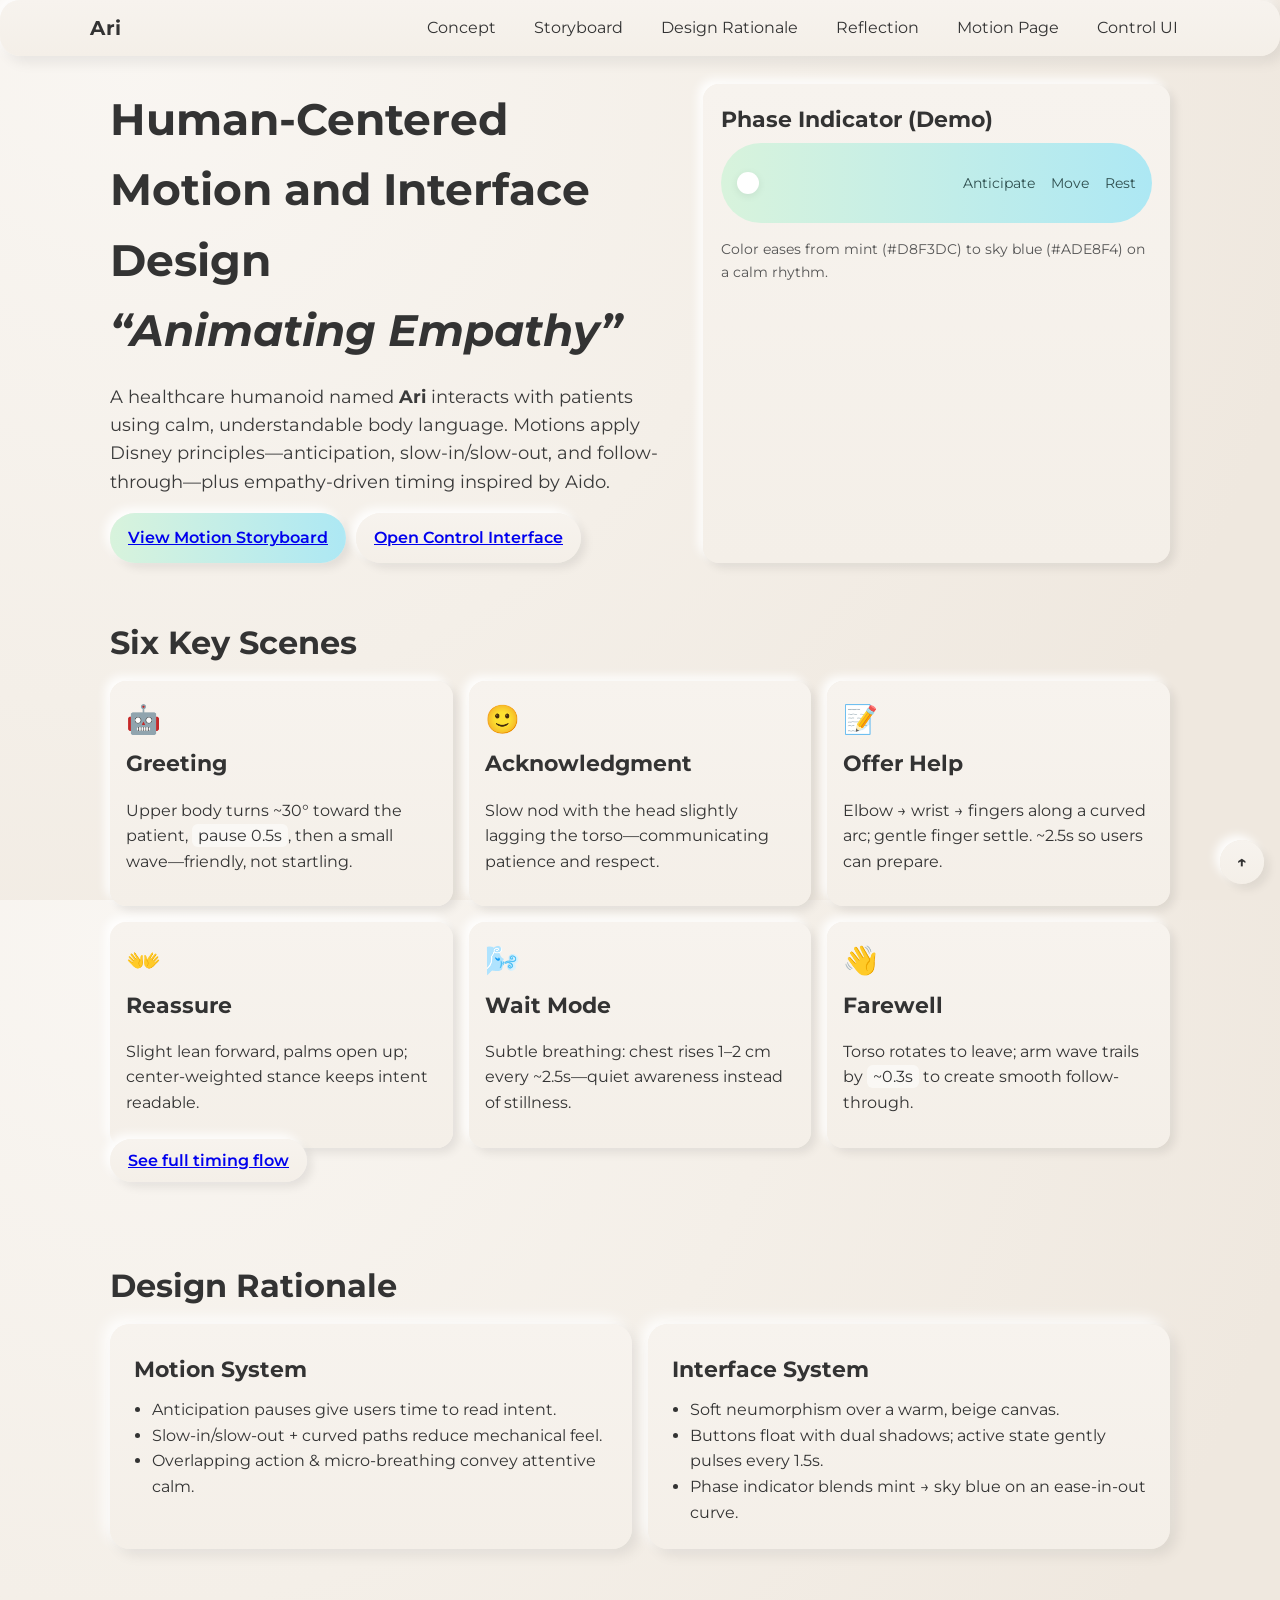
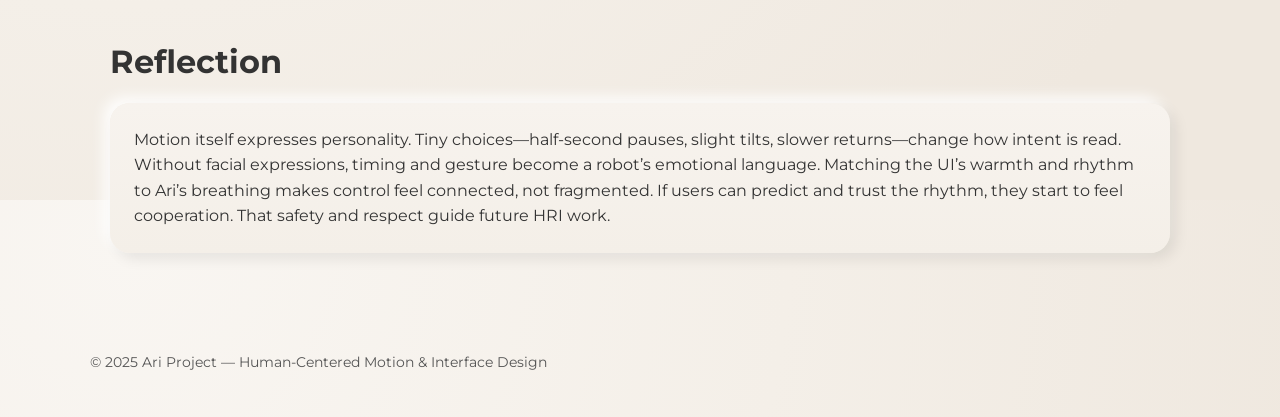
==== index.html @ 21f46c93 "add files" ====
<!doctype html>
<html lang="en" id="top">
<head>
  <meta charset="utf-8" />
  <meta name="viewport" content="width=device-width, initial-scale=1" />
  <title>Ari — Human-Centered Motion & Interface</title>
  <link rel="preconnect" href="https://fonts.gstatic.com" crossorigin>
  <link href="https://fonts.googleapis.com/css2?family=Montserrat:wght@400;600;700&family=Josefin+Sans:wght@400;600&display=swap" rel="stylesheet">
  <link rel="stylesheet" href="styles.css" />
</head>
<body>
  <!-- Sticky Neumorphic Header -->
  <header class="site-header neu-surface sticky">
    <nav class="nav container">
      <a class="brand" href="index.html" aria-label="Ari Home">Ari</a>

      <!-- Mobile menu (CSS checkbox hack, no JS) -->
      <input id="navToggle" type="checkbox" class="nav-toggle" aria-label="Open menu">
      <label class="hamburger" for="navToggle" aria-hidden="true"><span></span></label>

      <ul class="nav-links">
        <li><a href="#concept">Concept</a></li>
        <li><a href="#scenes">Storyboard</a></li>
        <li><a href="#rationale">Design Rationale</a></li>
        <li><a href="#reflection">Reflection</a></li>
        <li><a href="storyboard.html">Motion Page</a></li>
        <li><a href="control.html">Control UI</a></li>
      </ul>
    </nav>
  </header>

  <main class="container">
    <!-- Hero -->
    <section class="hero" id="concept">
      <div class="hero-text">
        <h1>Human-Centered Motion and Interface Design<br><span class="accent">“Animating Empathy”</span></h1>
        <p class="lead">
          A healthcare humanoid named <strong>Ari</strong> interacts with patients using calm, understandable body language. Motions apply
          Disney principles—anticipation, slow-in/slow-out, and follow-through—plus empathy-driven timing inspired by Aido.
        </p>
        <div class="cta-row">
          <a class="btn btn-primary" href="storyboard.html">View Motion Storyboard</a>
          <a class="btn btn-ghost" href="control.html">Open Control Interface</a>
        </div>
      </div>

      <!-- Demo phase indicator -->
      <div class="hero-card neu-elev">
        <h3 class="hero-card-title">Phase Indicator (Demo)</h3>
        <div class="phase-indicator">
          <div class="dot" aria-hidden="true"></div>
          <div class="labels" aria-hidden="true">
            <span>Anticipate</span><span>Move</span><span>Rest</span>
          </div>
        </div>
        <p class="muted small">Color eases from mint (#D8F3DC) to sky blue (#ADE8F4) on a calm rhythm.</p>
      </div>
    </section>

    <!-- Six scenes preview (cards with icons) -->
    <section class="section" id="scenes" aria-labelledby="scenes-title">
      <h2 id="scenes-title">Six Key Scenes</h2>
      <div class="card-grid">
        <article class="scene-card neu-elev">
          <div class="thumb" aria-hidden="true">🤖</div>
          <h3>Greeting</h3>
          <p>Upper body turns ~30° toward the patient, <span class="note">pause 0.5s</span>, then a small wave—friendly, not startling.</p>
        </article>
        <article class="scene-card neu-elev">
          <div class="thumb" aria-hidden="true">🙂</div>
          <h3>Acknowledgment</h3>
          <p>Slow nod with the head slightly lagging the torso—communicating patience and respect.</p>
        </article>
        <article class="scene-card neu-elev">
          <div class="thumb" aria-hidden="true">📝</div>
          <h3>Offer Help</h3>
          <p>Elbow → wrist → fingers along a curved arc; gentle finger settle. ~2.5s so users can prepare.</p>
        </article>
        <article class="scene-card neu-elev">
          <div class="thumb" aria-hidden="true">👐</div>
          <h3>Reassure</h3>
          <p>Slight lean forward, palms open up; center-weighted stance keeps intent readable.</p>
        </article>
        <article class="scene-card neu-elev">
          <div class="thumb" aria-hidden="true">🌬️</div>
          <h3>Wait Mode</h3>
          <p>Subtle breathing: chest rises 1–2 cm every ~2.5s—quiet awareness instead of stillness.</p>
        </article>
        <article class="scene-card neu-elev">
          <div class="thumb" aria-hidden="true">👋</div>
          <h3>Farewell</h3>
          <p>Torso rotates to leave; arm wave trails by <span class="note">~0.3s</span> to create smooth follow-through.</p>
        </article>
      </div>
      <div class="more-row">
        <a class="btn btn-ghost" href="storyboard.html#flow">See full timing flow</a>
      </div>
    </section>

    <!-- Design Rationale -->
    <section class="section" id="rationale">
      <h2>Design Rationale</h2>
      <div class="split">
        <div class="neu-surface pad">
          <h3>Motion System</h3>
          <ul class="bullets">
            <li>Anticipation pauses give users time to read intent.</li>
            <li>Slow-in/slow-out + curved paths reduce mechanical feel.</li>
            <li>Overlapping action & micro-breathing convey attentive calm.</li>
          </ul>
        </div>
        <div class="neu-surface pad">
          <h3>Interface System</h3>
          <ul class="bullets">
            <li>Soft neumorphism over a warm, beige canvas.</li>
            <li>Buttons float with dual shadows; active state gently pulses every 1.5s.</li>
            <li>Phase indicator blends mint → sky blue on an ease-in-out curve.</li>
          </ul>
        </div>
      </div>
    </section>

    <!-- Reflection -->
    <section class="section" id="reflection">
      <h2>Reflection</h2>
      <p class="copy neu-surface pad">
        Motion itself expresses personality. Tiny choices—half-second pauses, slight tilts, slower returns—change how intent is read.
        Without facial expressions, timing and gesture become a robot’s emotional language. Matching the UI’s warmth and rhythm to
        Ari’s breathing makes control feel connected, not fragmented. If users can predict and trust the rhythm, they start to feel
        cooperation. That safety and respect guide future HRI work.
      </p>
    </section>
  </main>

  <!-- Back to top -->
  <a href="#top" class="to-top" aria-label="Back to top">↑</a>

  <footer class="site-footer container">
    <p class="small muted">© 2025 Ari Project — Human-Centered Motion & Interface Design</p>
  </footer>
</body>
</html>
---- styles.css ----
/* =========================
   Ari — Global Design Tokens
   ========================= */
   :root{
    /* Warm neutral canvas inspired by your screenshot */
    --bg: #F4EFE8;
    --bg-2: #F7F3EE;
    --text: #333333;
    --muted: #555555;
  
    /* Mint → Sky accent ramp */
    --mint: #D8F3DC;
    --sky:  #ADE8F4;
  
    /* Neumorphic shadows */
    --shadow-light: rgba(255,255,255,0.9);
    --shadow-dark:  rgba(0,0,0,0.08);
  
    /* Radii & spacing */
    --radius-xl: 20px;
    --radius-lg: 16px;
    --radius: 12px;
    --gap: 16px;
    --pad: 24px;
  
    /* Typo scale */
    --h1: clamp(28px, 4vw, 44px);
    --h2: clamp(22px, 3vw, 32px);
    --h3: clamp(18px, 2.2vw, 22px);
  
    /* Timing */
    --easing: cubic-bezier(.4,.0,.2,1);
    --ease-io: cubic-bezier(.45,0,.55,1);
    --pulse: 1.5s var(--ease-io) infinite;
  }
  
  /* Reset-ish */
  *{box-sizing:border-box}
  html,body{height:100%}
  body{
    margin:0;
    font-family: Montserrat, system-ui, -apple-system, "Segoe UI", Roboto, "Helvetica Neue", Arial, "Noto Sans", "Apple Color Emoji", "Segoe UI Emoji", "Segoe UI Symbol";
    color:var(--text);
    background: radial-gradient(1200px 1200px at 10% 5%, #f9f6f2 0%, var(--bg) 55%, #efe8df 100%);
    line-height:1.6;
  }
  
  /* Utilities */
  .container{max-width:1100px;margin:0 auto;padding:0 20px}
  .small{font-size:.9rem}
  .muted{color:var(--muted)}
  .pad{padding:var(--pad)}
  .lead{font-size:1.1rem;color:#3a3a3a}
  
  /* Neumorphism surfaces */
  .neu-surface{
    background: linear-gradient(180deg, var(--bg-2), var(--bg));
    border-radius: var(--radius-xl);
    box-shadow:
      6px 6px 14px var(--shadow-dark),
      -6px -6px 14px var(--shadow-light);
  }
  .neu-elev{
    background: linear-gradient(180deg, var(--bg-2), var(--bg));
    border-radius: var(--radius-lg);
    box-shadow:
      5px 5px 10px var(--shadow-dark),
      -5px -5px 10px var(--shadow-light);
  }
  
  /* Header / Nav */
  .site-header.sticky{
    position:sticky; top:0; z-index:10;
    backdrop-filter: blur(6px);
  }
  .nav{
    display:flex; align-items:center; justify-content:space-between;
    padding:12px 0;
  }
  .brand{
    font-weight:700; text-decoration:none; color:var(--text);
    letter-spacing:.5px; font-size:1.25rem;
  }
  .nav-links{display:flex; gap:14px; list-style:none; margin:0; padding:0}
  .nav-links a{
    text-decoration:none; color:var(--text);
    padding:8px 12px; border-radius:999px;
    transition:transform .2s var(--easing), background .2s;
  }
  .nav-links a:hover{background:#ffffff80; transform:translateY(-1px)}
  .nav-links a.active{background:#fff; box-shadow: inset 2px 2px 6px var(--shadow-dark), inset -2px -2px 6px var(--shadow-light);}
  
  /* Mobile nav (hamburger) */
  .nav-toggle{display:none}
  .hamburger{display:none; width:40px; height:40px; border-radius:12px; align-items:center; justify-content:center; cursor:pointer}
  .hamburger span,
  .hamburger span::before,
  .hamburger span::after{
    display:block; width:20px; height:2px; background:#444; border-radius:2px; position:relative; transition:.25s var(--easing)
  }
  .hamburger span::before,.hamburger span::after{content:""; position:absolute; left:0}
  .hamburger span::before{top:-6px}.hamburger span::after{top:6px}
  
  @media (max-width: 820px){
    .hamburger{display:flex}
    .nav-links{position:absolute; right:16px; top:64px; flex-direction:column; background:var(--bg); padding:12px; border-radius:14px; display:none; box-shadow: 8px 8px 18px var(--shadow-dark), -8px -8px 18px var(--shadow-light);}
    .nav-toggle:checked ~ .hamburger span{background:transparent}
    .nav-toggle:checked ~ .hamburger span::before{transform:translateY(6px) rotate(45deg)}
    .nav-toggle:checked ~ .hamburger span::after{transform:translateY(-6px) rotate(-45deg)}
    .nav-toggle:checked ~ .nav-links{display:flex}
  }
  
  /* Hero */
  .hero{
    display:grid; grid-template-columns: 1.2fr 1fr; gap: clamp(16px, 3vw, 32px);
    align-items:stretch; padding: clamp(18px, 3vw, 28px) 0 8px;
  }
  .hero-text h1{font-size:var(--h1); margin:0 0 8px}
  .accent{font-style:italic}
  .cta-row{display:flex; gap:10px; margin-top:12px}
  .hero-card{padding:18px}
  
  /* Buttons */
  .btn{
    appearance:none; border:0; border-radius: 999px;
    padding:12px 18px; font-weight:600; cursor:pointer;
    transition: transform .2s var(--easing), box-shadow .25s var(--easing), background .25s var(--easing);
    position:relative;
    box-shadow: -5px -5px 10px var(--shadow-light), 5px 5px 10px var(--shadow-dark);
  }
  .btn:hover{transform: translateY(-2px)}
  .btn:active{transform: translateY(0); box-shadow: inset 4px 4px 8px var(--shadow-dark), inset -4px -4px 8px var(--shadow-light);}
  .btn-primary{
    background: linear-gradient(90deg, var(--mint), var(--sky));
  }
  .btn-ghost{
    background: linear-gradient(180deg, var(--bg-2), var(--bg));
  }
  .btn-pulse{
    animation: pulse var(--pulse);
  }
  @keyframes pulse{
    0%,100%{box-shadow: -5px -5px 10px var(--shadow-light), 5px 5px 10px var(--shadow-dark)}
    50%{box-shadow: -7px -7px 16px var(--shadow-light), 7px 7px 16px var(--shadow-dark)}
  }
  
  /* Cards & grids */
  .section{padding: clamp(16px, 5vw, 40px) 0}
  .card-grid{
    display:grid; gap:16px;
    grid-template-columns: repeat(3, 1fr);
  }
  .scene-card{padding:16px}
  .scene-card .thumb{font-size:28px}
  .note{background:#fff8; padding:2px 6px; border-radius:6px}
  
  /* Split panels */
  .split{display:grid; grid-template-columns:1fr 1fr; gap:16px}
  .bullets{margin:10px 0 0 0; padding-left:18px}
  
  /* Paragraph blocks */
  .copy{border-radius:var(--radius-xl)}
  
  /* Phase indicator */
  .phase-indicator{
    height: 80px; border-radius: 999px; display:flex; align-items:center; justify-content:flex-start;
    background: linear-gradient(90deg, var(--mint), var(--sky));
    position:relative; overflow:hidden; padding:10px 16px; gap:10px;
  }
  .phase-indicator.small{height:46px; padding:6px 10px}
  .phase-indicator .dot{
    width: 22px; height:22px; border-radius:50%;
    background: #fff; box-shadow: 0 2px 8px rgba(0,0,0,.08);
    animation: travel 2.5s var(--ease-io) infinite;
  }
  .phase-indicator .labels{display:flex; gap:16px; margin-left:auto; font-size:.9rem; color:#2f4f4f}
  @keyframes travel{
    0%   {transform: translateX(0)}
    40%  {transform: translateX(35%)}
    60%  {transform: translateX(55%)}
    100% {transform: translateX(0)}
  }
  
  /* Storyboard specifics */
  .story-grid{
    display:grid; grid-template-columns: repeat(3, 1fr); gap:16px; padding-bottom:12px;
  }
  .story-card{padding:16px}
  
  /* Flow list */
  .flow{counter-reset:item; list-style:none; padding-left:0}
  .flow li{counter-increment:item; margin:8px 0; padding:10px 14px; border-radius:12px; background:linear-gradient(180deg, var(--bg-2), var(--bg)); box-shadow: inset 3px 3px 8px var(--shadow-dark), inset -3px -3px 8px var(--shadow-light)}
  .flow li::before{content: counter(item) "."; font-weight:700; margin-right:8px}
  
  /* Tablet control UI */
  .control-wrap{display:grid; place-items:center; min-height: calc(100vh - 180px)}
  .tablet{
    width:min(560px, 100%); padding:18px; border-radius:28px;
    box-shadow:
      12px 12px 24px var(--shadow-dark),
      -12px -12px 24px var(--shadow-light);
  }
  .tablet-header{position:relative; padding:6px 6px 0 6px}
  .tablet-header h1{font-size: clamp(24px, 3.2vw, 35px); margin: 8px 8px 0 8px}
  .sub{font-family:"Josefin Sans", sans-serif; color:var(--muted); margin:4px 8px 8px}
  .pill{
    position:absolute; right:14px; top:10px; width:28px; height:28px; border-radius:50%;
    background:#fff; box-shadow: inset 2px 2px 6px var(--shadow-dark), inset -2px -2px 6px var(--shadow-light);
  }
  .block{padding:10px}
  .block-title{font-size:var(--h3); margin:6px 0 8px}
  .btn-row{display:grid; grid-template-columns:1fr 1fr; gap:10px; margin:10px 0}
  .indicator-line{display:flex; align-items:center; gap:12px; padding:10px 12px; border-radius:16px}
  .status{
    font-family:"Josefin Sans", sans-serif; color:#555555; font-size:18px; text-align:center; margin:12px 0 6px;
  }
  
  /* Toggles */
  .toggle{
    display:grid; grid-template-columns: auto 1fr; align-items:center;
    gap:12px; padding:12px; margin:8px 0; border-radius:16px;
  }
  .toggle input{display:none}
  .toggle .track{
    width:56px; height:30px; border-radius:999px; position:relative;
    background: linear-gradient(180deg, var(--bg-2), var(--bg));
    box-shadow: inset 4px 4px 10px var(--shadow-dark), inset -4px -4px 10px var(--shadow-light);
    transition: all .4s var(--easing);
    display:inline-block;
  }
  .toggle .knob{
    position:absolute; top:4px; left:4px;
    width:22px; height:22px; border-radius:50%; background:#fff;
    box-shadow: 2px 2px 6px rgba(0,0,0,.08);
    transition: transform .4s var(--easing), background .4s var(--easing);
  }
  .toggle input:checked + .track{
    background: linear-gradient(90deg, var(--mint), var(--sky));
    box-shadow: inset 2px 2px 6px rgba(0,0,0,.06), inset -2px -2px 6px rgba(255,255,255,.8);
  }
  .toggle input:checked + .track .knob{transform: translateX(26px)}
  .toggle .label{font-weight:600}
  
  /* Footer & back-to-top */
  .site-footer{padding: 28px 0}
  .to-top{
    position:fixed; right:16px; bottom:16px; width:44px; height:44px; border-radius:50%;
    display:grid; place-items:center; text-decoration:none; color:#333; font-weight:700;
    background: linear-gradient(180deg, var(--bg-2), var(--bg));
    box-shadow: -5px -5px 10px var(--shadow-light), 5px 5px 10px var(--shadow-dark);
    transition: transform .2s var(--easing);
  }
  .to-top:hover{transform: translateY(-2px)}
  
  /* Typography */
  h1,h2,h3{margin:.2em 0 .4em}
  h1{font-size:var(--h1)} h2{font-size:var(--h2)} h3{font-size:var(--h3)}
  .hero-card-title{margin:0 0 6px}
  
  /* Responsive layout tweaks */
  @media (max-width: 960px){
    .hero{grid-template-columns: 1fr}
    .card-grid{grid-template-columns: repeat(2, 1fr)}
    .story-grid{grid-template-columns: repeat(2, 1fr)}
    .split{grid-template-columns:1fr}
  }
  @media (max-width: 560px){
    .card-grid, .story-grid{grid-template-columns: 1fr}
    .btn-row{grid-template-columns:1fr}
  }
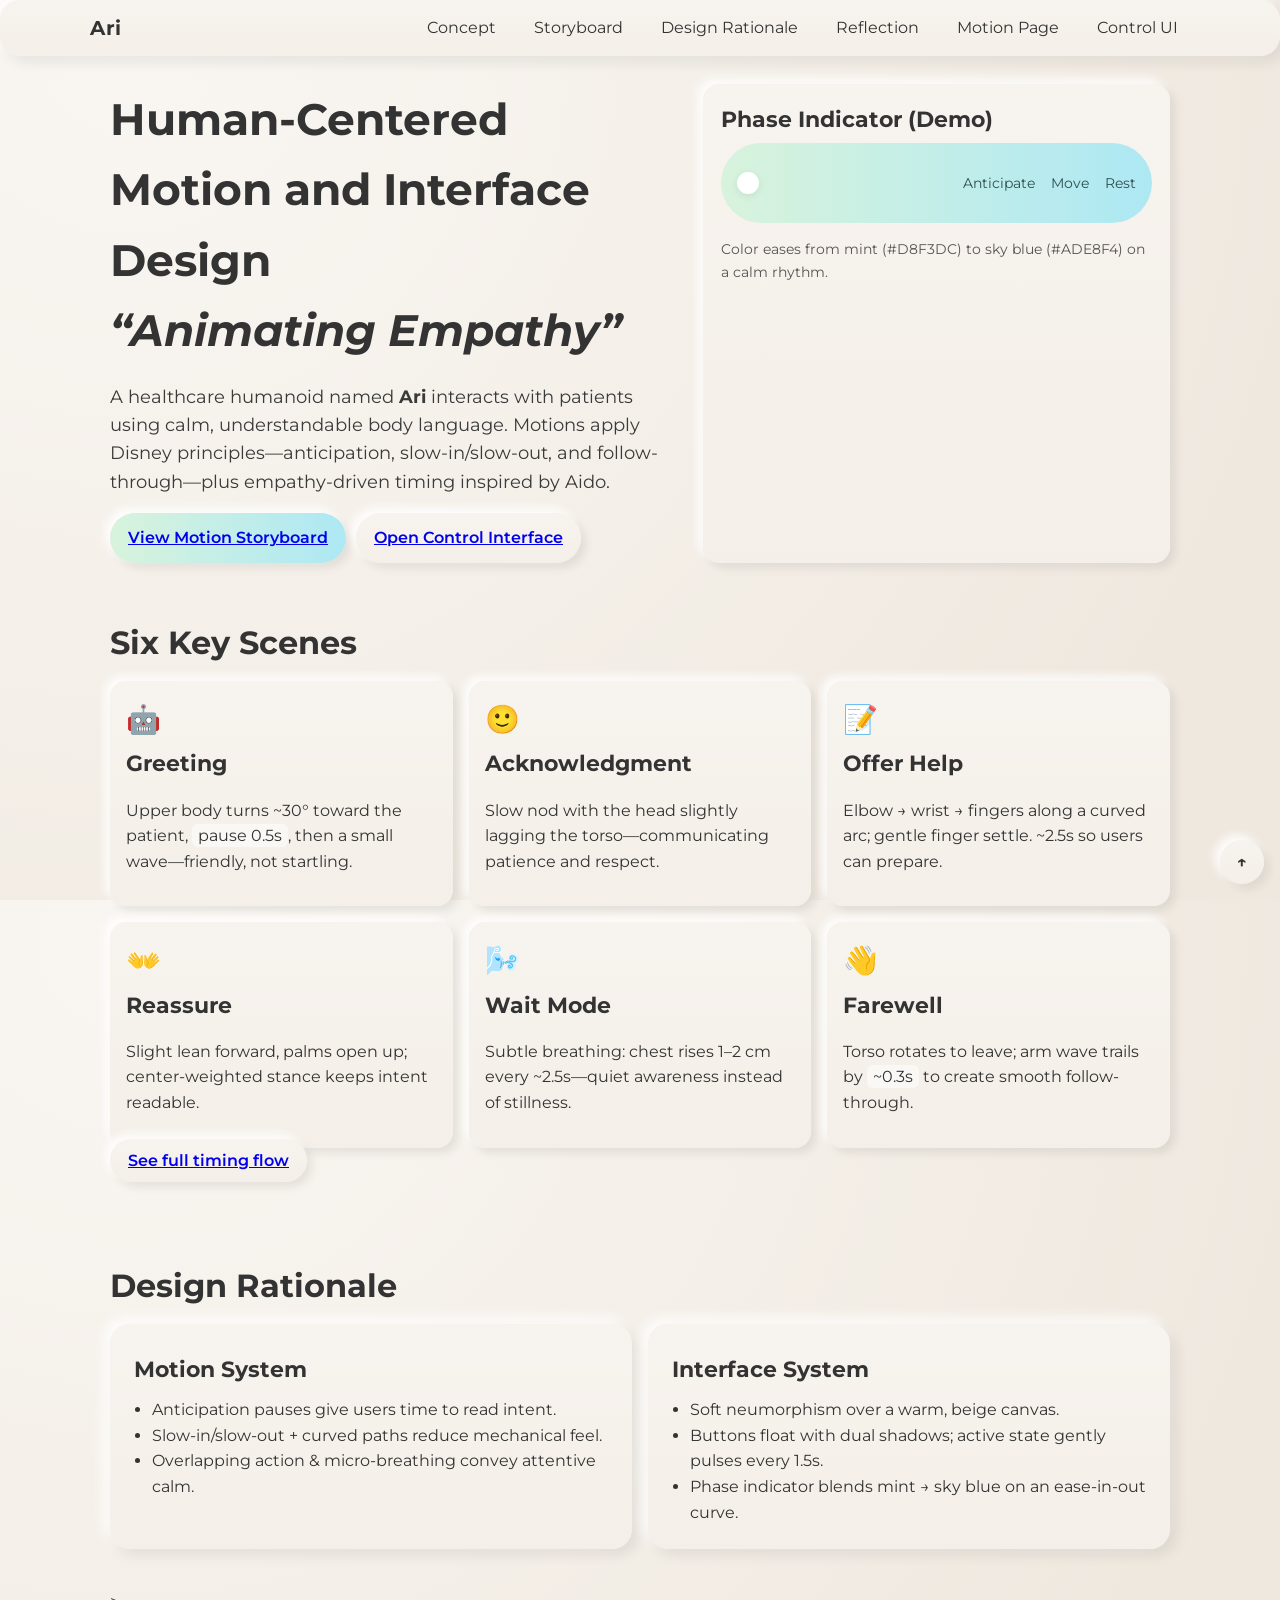
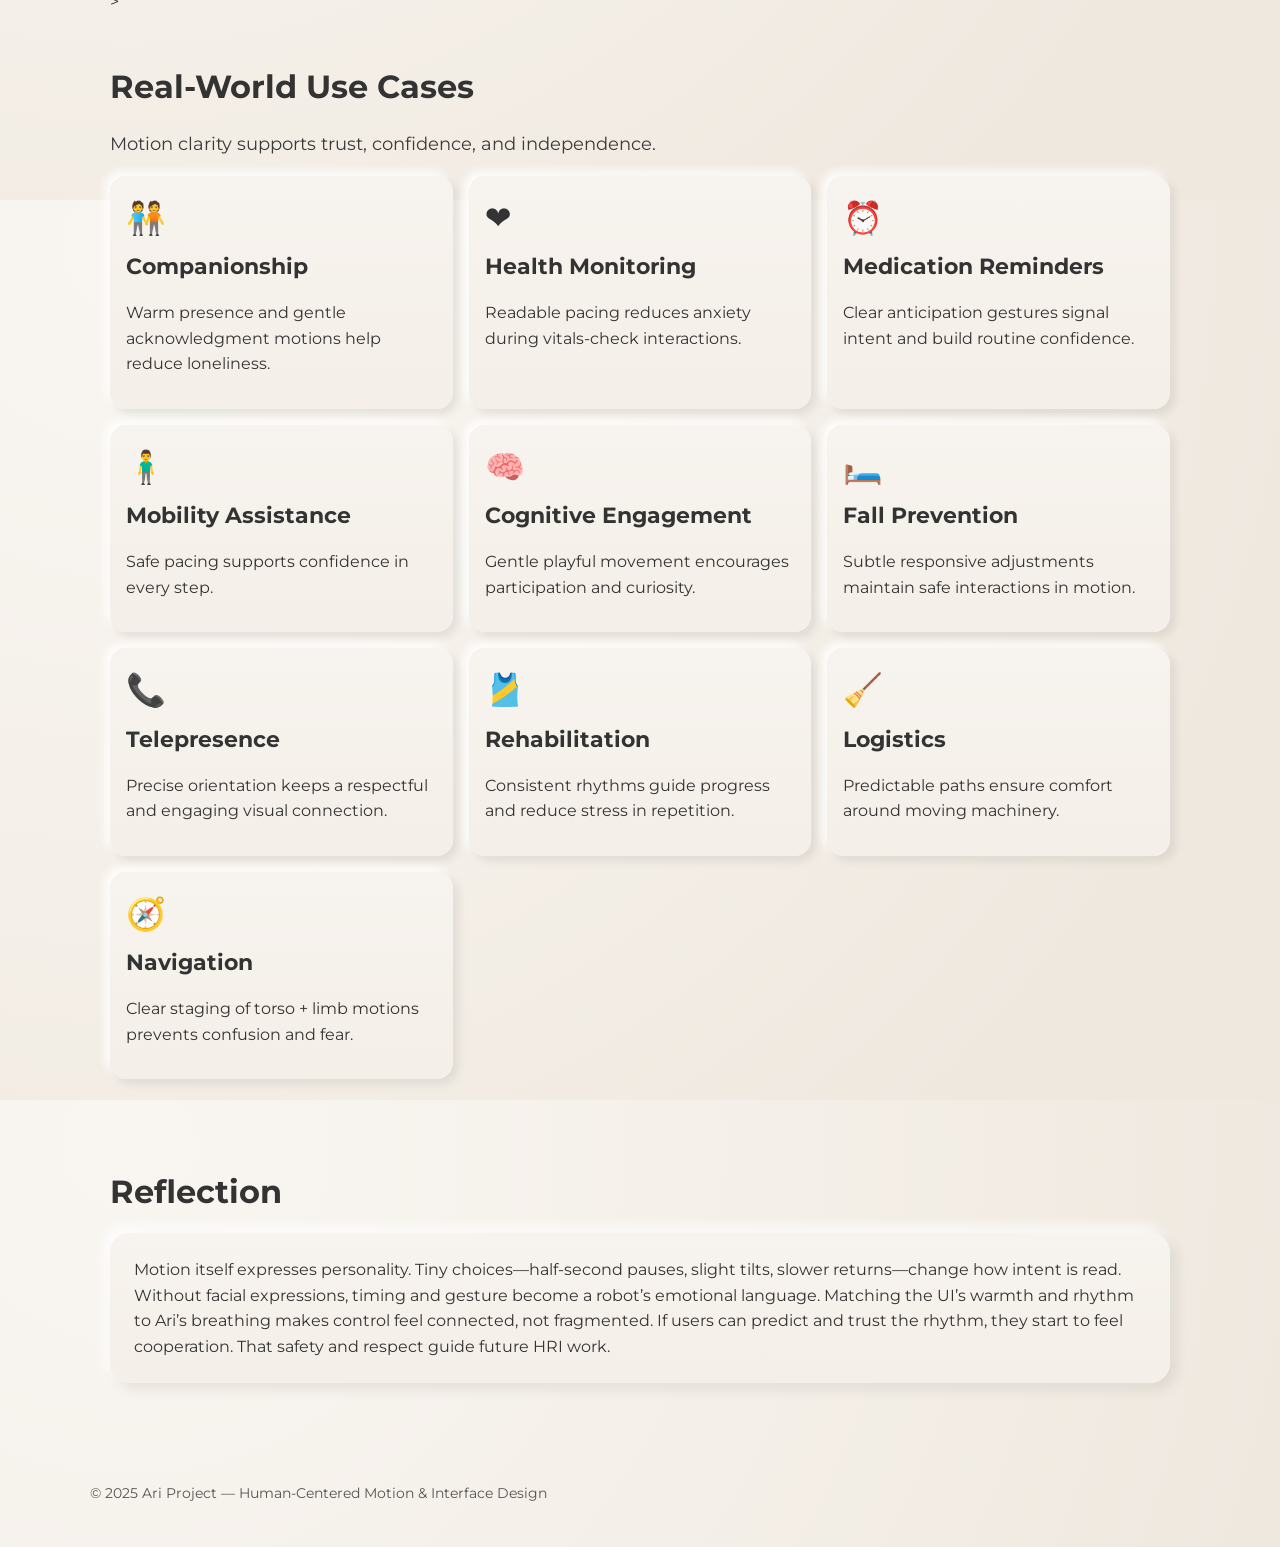
==== commit 2558275f: "11.28 newadded" ====
--- a/index.html
+++ b/index.html
@@ -99,6 +99,7 @@
 
     <!-- Design Rationale -->
     <section class="section" id="rationale">
+
       <h2>Design Rationale</h2>
       <div class="split">
         <div class="neu-surface pad">
@@ -120,6 +121,76 @@
       </div>
     </section>
 
+
+    <!--11.28 new added:-->>
+    <!-- Use Cases -->
+<section class="section" id="usecases">
+  <h2>Real-World Use Cases</h2>
+  <p class="lead muted">Motion clarity supports trust, confidence, and independence.</p>
+
+  <div class="card-grid usecase-grid">
+    <article class="scene-card neu-elev">
+      <div class="thumb">🧑‍🤝‍🧑</div>
+      <h3>Companionship</h3>
+      <p>Warm presence and gentle acknowledgment motions help reduce loneliness.</p>
+    </article>
+
+    <article class="scene-card neu-elev">
+      <div class="thumb">❤️</div>
+      <h3>Health Monitoring</h3>
+      <p>Readable pacing reduces anxiety during vitals-check interactions.</p>
+    </article>
+
+    <article class="scene-card neu-elev">
+      <div class="thumb">⏰</div>
+      <h3>Medication Reminders</h3>
+      <p>Clear anticipation gestures signal intent and build routine confidence.</p>
+    </article>
+
+    <article class="scene-card neu-elev">
+      <div class="thumb">🧍‍♂️</div>
+      <h3>Mobility Assistance</h3>
+      <p>Safe pacing supports confidence in every step.</p>
+    </article>
+
+    <article class="scene-card neu-elev">
+      <div class="thumb">🧠</div>
+      <h3>Cognitive Engagement</h3>
+      <p>Gentle playful movement encourages participation and curiosity.</p>
+    </article>
+
+    <article class="scene-card neu-elev">
+      <div class="thumb">🛏️</div>
+      <h3>Fall Prevention</h3>
+      <p>Subtle responsive adjustments maintain safe interactions in motion.</p>
+    </article>
+
+    <article class="scene-card neu-elev">
+      <div class="thumb">📞</div>
+      <h3>Telepresence</h3>
+      <p>Precise orientation keeps a respectful and engaging visual connection.</p>
+    </article>
+
+    <article class="scene-card neu-elev">
+      <div class="thumb">🎽</div>
+      <h3>Rehabilitation</h3>
+      <p>Consistent rhythms guide progress and reduce stress in repetition.</p>
+    </article>
+
+    <article class="scene-card neu-elev">
+      <div class="thumb">🧹</div>
+      <h3>Logistics</h3>
+      <p>Predictable paths ensure comfort around moving machinery.</p>
+    </article>
+
+    <article class="scene-card neu-elev">
+      <div class="thumb">🧭</div>
+      <h3>Navigation</h3>
+      <p>Clear staging of torso + limb motions prevents confusion and fear.</p>
+    </article>
+  </div>
+</section>
+
     <!-- Reflection -->
     <section class="section" id="reflection">
       <h2>Reflection</h2>
--- a/styles.css
+++ b/styles.css
@@ -268,4 +268,144 @@
     .card-grid, .story-grid{grid-template-columns: 1fr}
     .btn-row{grid-template-columns:1fr}
   }
-  +  
+
+
+
+
+
+
+
+
+
+
+
+
+/* =====================================================
+   Control UI — Mode-driven Motion + Empathy Feedback
+   ===================================================== */
+
+/* Control mode buttons with explanation text */
+.control-modes {
+  padding-top: 4px;
+}
+.mode-input {
+  display: none;
+}
+.primary-actions {
+  padding: 10px;
+}
+.mode-btn {
+  width: 100%;
+  text-align: left;
+  display: flex;
+  flex-direction: column;
+  align-items: flex-start;
+  gap: 2px;
+}
+.btn-title {
+  font-size: 0.98rem;
+}
+.btn-sub {
+  font-size: 0.85rem;
+  font-weight: 500;
+  opacity: 0.85;
+}
+.mode-note {
+  font-size: 0.85rem;
+  color: var(--muted);
+  margin: 4px 12px 0;
+}
+
+/* Motion feedback panel improvements */
+.motion-panel .indicator-line {
+  align-items: center;
+}
+.phase-caption {
+  font-size: 0.86rem;
+}
+
+/* Base animation for breathing motion feedback */
+.phase-indicator .dot {
+  width: 22px;
+  height: 22px;
+  border-radius: 50%;
+  background: #fff;
+  box-shadow: 0 2px 8px rgba(0,0,0,.08);
+  animation-name: travel;
+  animation-timing-function: var(--ease-io);
+  animation-iteration-count: infinite;
+  animation-duration: 2.5s; /* Idle baseline */
+}
+
+/* Idle / default */
+.tablet .phase-indicator.small {
+  background: linear-gradient(90deg, var(--mint), var(--sky));
+}
+
+/* Mode-based visual states (medium contrast — Option B) */
+.tablet.mode-start .phase-indicator.small {
+  background: linear-gradient(90deg, #D8F3DC, #BDEFFB);
+}
+.tablet.mode-pause .phase-indicator.small {
+  background: linear-gradient(90deg, #E9F7EC, #CFEFF6);
+}
+.tablet.mode-follow .phase-indicator.small {
+  background: linear-gradient(90deg, #C4F0D9, #90E0EF);
+}
+.tablet.mode-return .phase-indicator.small {
+  background: linear-gradient(90deg, #E2F3ED, #B5E6F3);
+}
+
+/* Mode-driven animation rhythm — emotional pacing */
+.tablet.mode-start .phase-indicator .dot {
+  animation-duration: 2.2s;
+}
+.tablet.mode-pause .phase-indicator .dot {
+  animation-duration: 3s;
+}
+.tablet.mode-follow .phase-indicator .dot {
+  animation-duration: 1.8s;
+}
+.tablet.mode-return .phase-indicator .dot {
+  animation-duration: 2.6s;
+}
+
+/* Safety overrides — calmer when keeping distance */
+.tablet.safe-distance-on .phase-indicator .dot {
+  animation-duration: 3.1s;
+}
+
+/* Safety toggles — structure for explanation text */
+.toggle {
+  grid-template-columns: auto 1fr;
+}
+.toggle .label-text {
+  display: flex;
+  flex-direction: column;
+  gap: 2px;
+}
+.toggle .label-sub {
+  font-size: 0.8rem;
+  color: var(--muted);
+  line-height: 1.4;
+}
+
+
+/* =====================================================
+   Use Case Cards — Hover Micro-Interaction
+   ===================================================== */
+
+.usecase-grid article {
+  transition: transform .3s var(--easing), box-shadow .3s var(--easing);
+}
+.usecase-grid article:hover {
+  transform: translateY(-4px);
+  box-shadow:
+    8px 8px 20px var(--shadow-dark),
+    -8px -8px 20px var(--shadow-light);
+}
+.usecase-grid .thumb {
+  font-size: 32px;
+  margin-bottom: 6px;
+}
